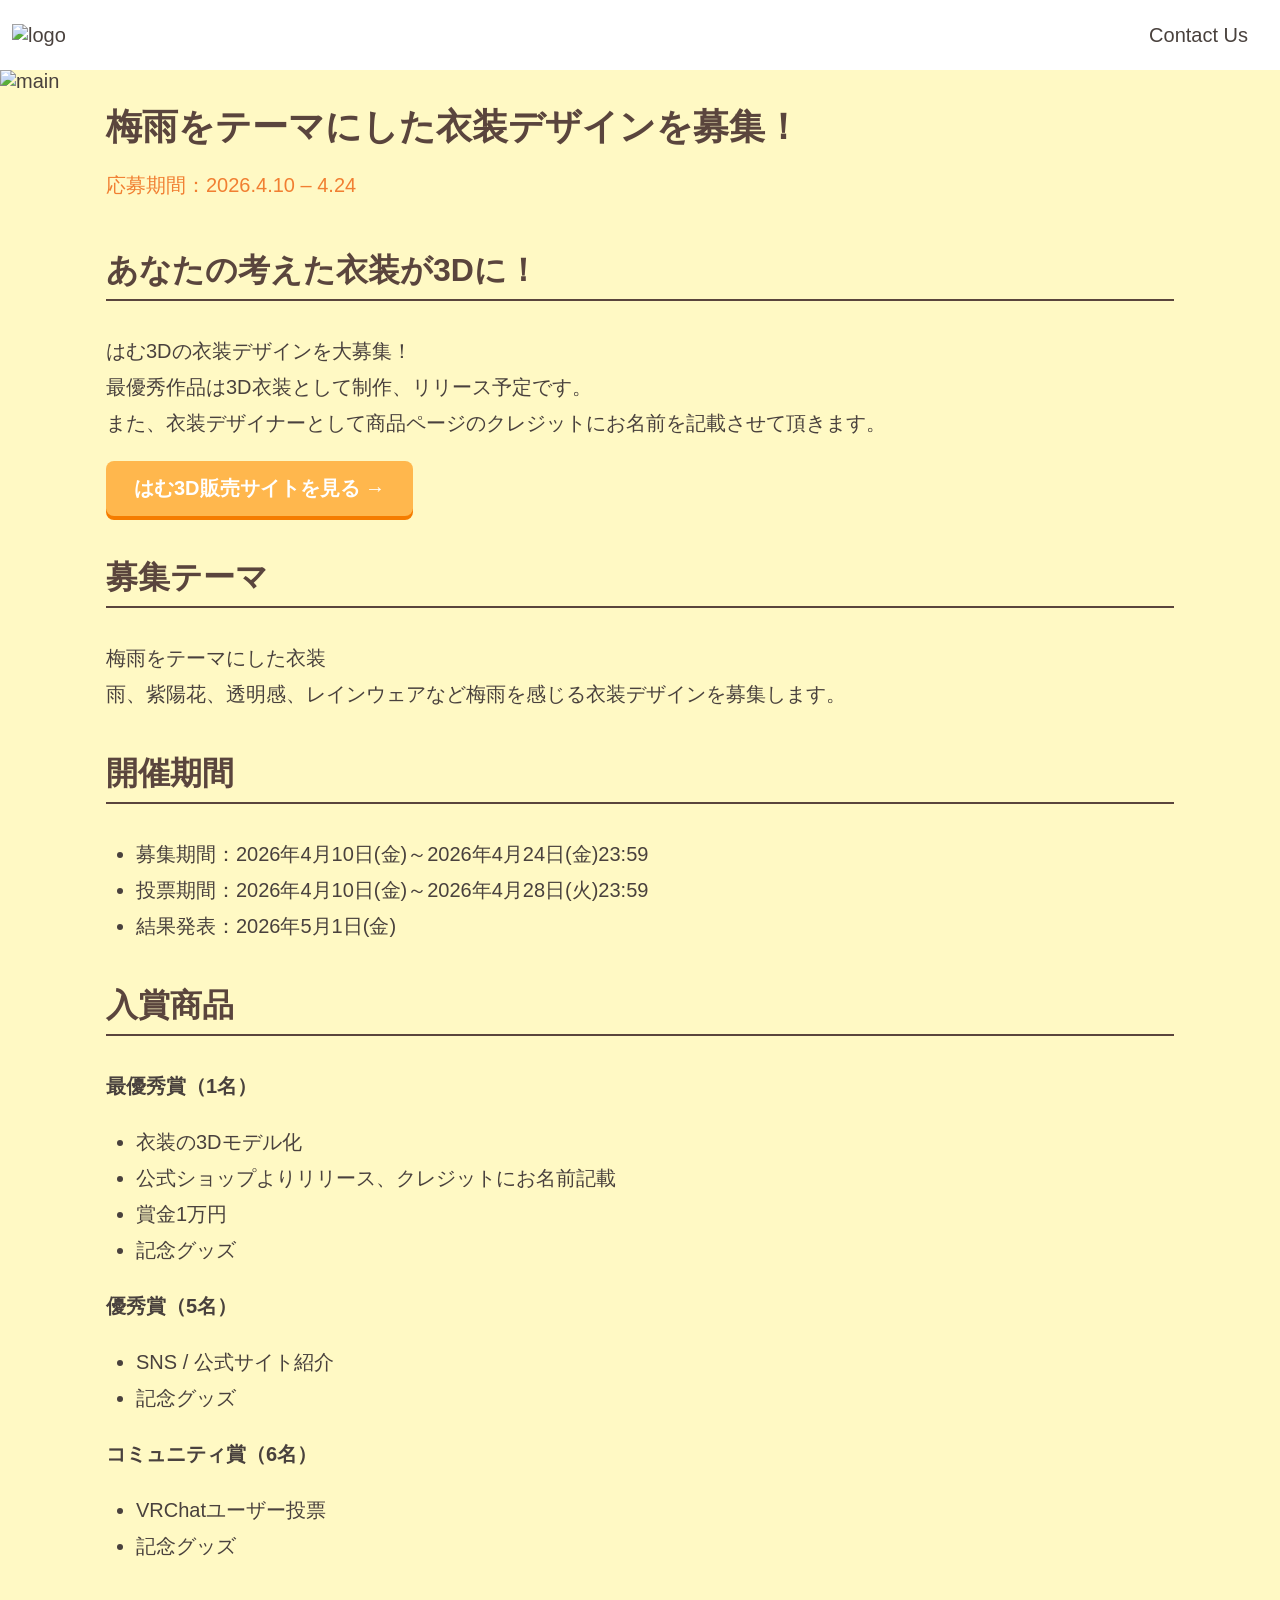
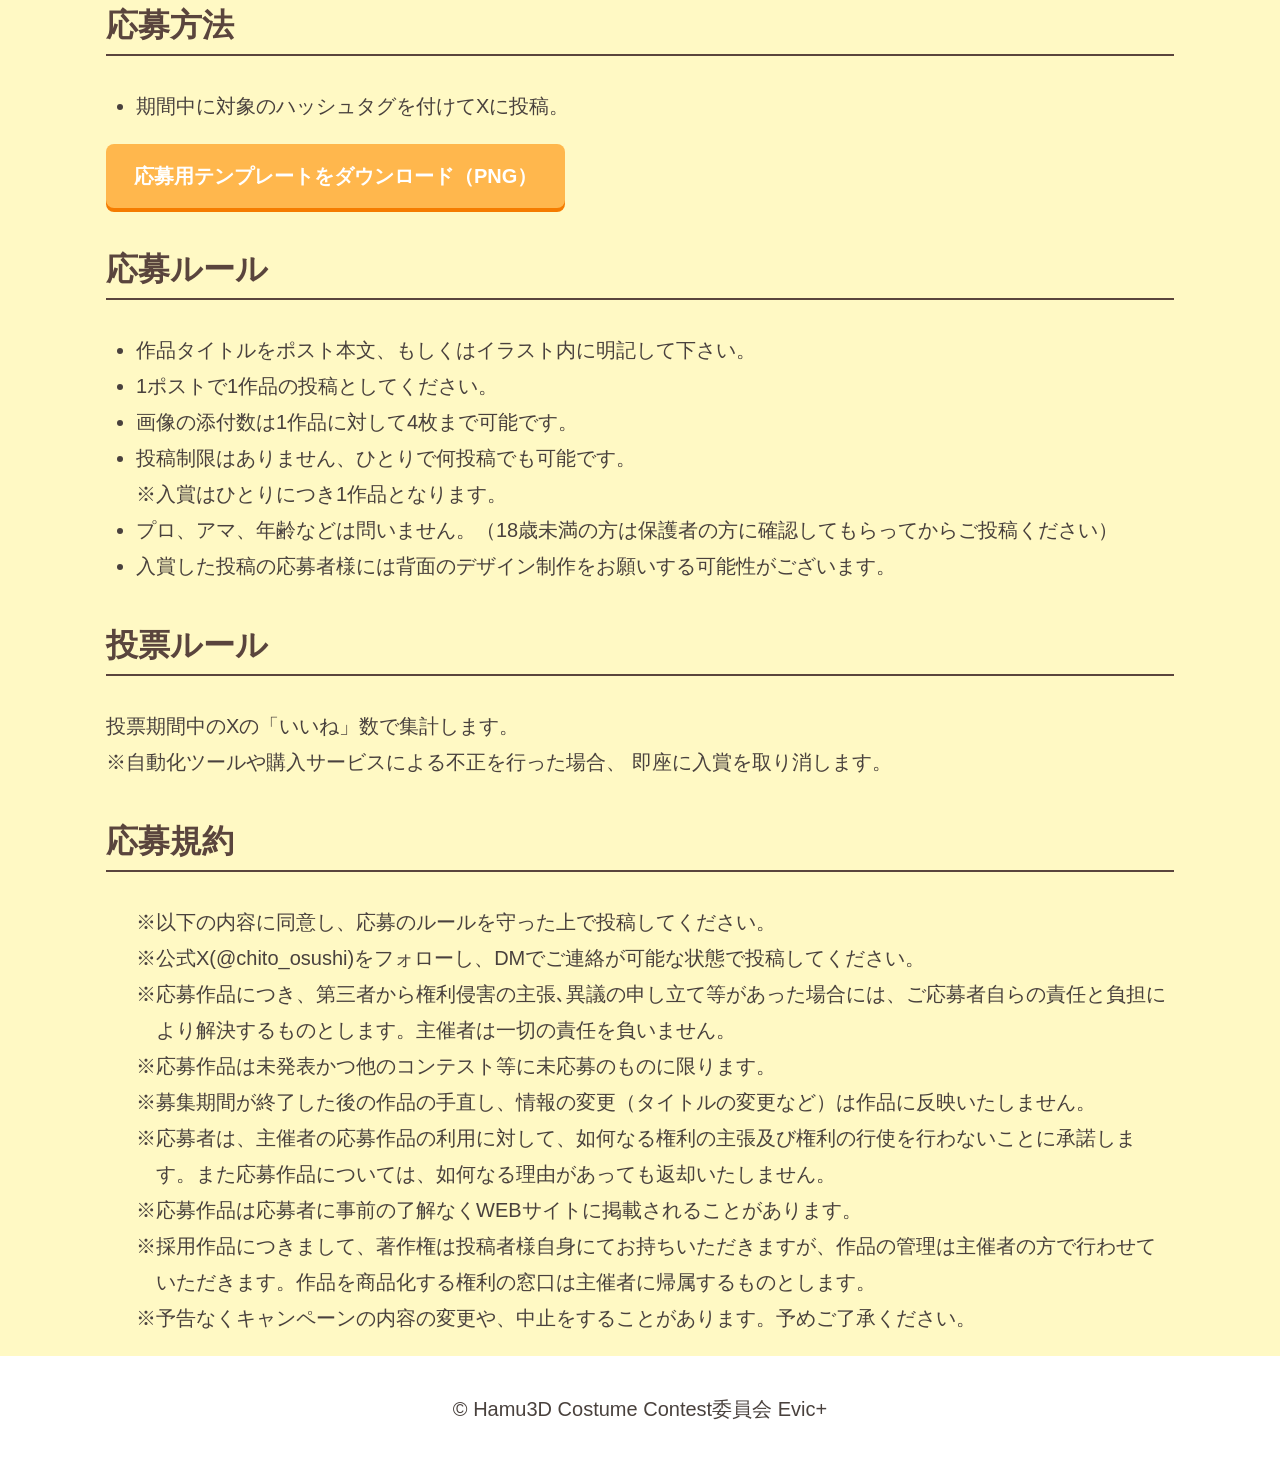
==== index.html @ 8bbb2ee9 "Merge pull request #2 from KyosukeItano/main 表示文章の余白などの整理、レスポンシブ対応" ====
<!DOCTYPE html>
<html lang="ja">

<head>
    <meta charset="UTF-8">
    <meta name="viewport" content="width=device-width, initial-scale=1.0">
    <title>はむ3D衣装デザインコンテスト</title>
    <link rel="stylesheet" href="style.css">
</head>

<body>

    <header>
        <div class="header-inner">
            <img src="images/logo.png" alt="logo">
            <nav>
                <a href="https://x.com/chito_osushi" target="_blank" rel="noopener noreferrer">Contact Us</a>
            </nav>
        </div>
    </header>


    <section class="hero">
        <img class="main-img" src="images/main.png" alt="main">

        <div class="container hero-inner">

            <div class="hero-text">

                <p class="subtitle">
                    梅雨をテーマにした衣装デザインを募集！
                </p>

                <p class="period">
                    応募期間：2026.4.10 – 4.24
                </p>

            </div>
    </section>


    <section class="section">
        <div class="container">

            <h3>あなたの考えた衣装が3Dに！</h3>

            <p>
                はむ3Dの衣装デザインを大募集！<br>
                最優秀作品は3D衣装として制作、リリース予定です。<br>
                また、衣装デザイナーとして商品ページのクレジットにお名前を記載させて頂きます。<br>
            </p>

            <a href="https://chito08oniku.booth.pm/items/7520015" class="cta-btn" target="_blank">
                はむ3D販売サイトを見る →
            </a>

        </div>
    </section>


    <section class="section">
        <div class="container">

            <h3>募集テーマ</h3>

            <p>梅雨をテーマにした衣装<br>
            雨、紫陽花、透明感、レインウェアなど梅雨を感じる衣装デザインを募集します。</>

        </div>
    </section>


    <section class="section">
        <div class="container">

            <h3>開催期間</h3>

            <ul class="timeline">
                <li>募集期間：2026年4月10日(金)～2026年4月24日(金)23:59</li>
                <li>投票期間：2026年4月10日(金)～2026年4月28日(火)23:59</li>
                <li>結果発表：2026年5月1日(金)</li>
            </ul>

        </div>
    </section>


    <section class="section">
        <div class="container">

            <h3>入賞商品</h3>

            <p><strong>最優秀賞（1名）</strong></p>
            <ul>
                <li>衣装の3Dモデル化</li>
                <li>公式ショップよりリリース、クレジットにお名前記載</li>
                <li>賞金1万円</li>
                <li>記念グッズ</li>
            </ul>

            <p><strong>優秀賞（5名）</strong></p>
            <ul>
                <li>SNS / 公式サイト紹介</li>
                <li>記念グッズ</li>
            </ul>

            <p><strong>コミュニティ賞（6名）</strong></p>
            <ul>
                <li>VRChatユーザー投票</li>
                <li>記念グッズ</li>
            </ul>

        </div>
    </section>

    <section class="section">
        <div class="container">

            <h3>応募方法</h3>

            <ul class="timeline">
                <li>期間中に対象のハッシュタグを付けてXに投稿。</li>
            </ul>

            <p>
                <a href="template.png" class="download-btn" download>
                    応募用テンプレートをダウンロード（PNG）
                </a>
            </p>


        </div>
    </section>

    <section class="section">
        <div class="container">

            <h3>応募ルール</h3>

            <ul>
                <li>作品タイトルをポスト本文、もしくはイラスト内に明記して下さい。</li>
                <li>1ポストで1作品の投稿としてください。</li>
                <li>画像の添付数は1作品に対して4枚まで可能です。</li>
                <li>投稿制限はありません、ひとりで何投稿でも可能です。</li>
                <li class="note">※入賞はひとりにつき1作品となります。</li>
                <li>プロ、アマ、年齢などは問いません。（18歳未満の方は保護者の方に確認してもらってからご投稿ください）</li>
                <li>入賞した投稿の応募者様には背面のデザイン制作をお願いする可能性がございます。</li>
            </ul>

        </div>
    </section>

    <section class="section">
        <div class="container">

            <h3>投票ルール</h3>

            <p>
                投票期間中のXの「いいね」数で集計します。<br>
                ※自動化ツールや購入サービスによる不正を行った場合、
                即座に入賞を取り消します。<br>
            </p>

        </div>
    </section>

    <section class="section">
        <div class="container">

            <h3>応募規約</h3>

            <ul>
                <li class="note">※以下の内容に同意し、応募のルールを守った上で投稿してください。</li>
                <li class="note">※公式X(@chito_osushi)をフォローし、DMでご連絡が可能な状態で投稿してください。</li>
                <li class="note">※応募作品につき、第三者から権利侵害の主張､異議の申し立て等があった場合には、ご応募者自らの責任と負担により解決するものとします。主催者は一切の責任を負いません。</li>
                <li class="note">※応募作品は未発表かつ他のコンテスト等に未応募のものに限ります。</li>
                <li class="note">※募集期間が終了した後の作品の手直し、情報の変更（タイトルの変更など）は作品に反映いたしません。</li>
                <li class="note">※応募者は、主催者の応募作品の利用に対して、如何なる権利の主張及び権利の行使を行わないことに承諾します。また応募作品については、如何なる理由があっても返却いたしません。</li>
                <li class="note">※応募作品は応募者に事前の了解なくWEBサイトに掲載されることがあります。</li>
                <li class="note">※採用作品につきまして、著作権は投稿者様自身にてお持ちいただきますが、作品の管理は主催者の方で行わせていただきます。作品を商品化する権利の窓口は主催者に帰属するものとします。</li>
                <li class="note">※予告なくキャンペーンの内容の変更や、中止をすることがあります。予めご了承ください。</li>
            </ul>

        </div>
    </section>

    <footer>
        <div class="container">

            <p>© Hamu3D Costume Contest委員会 Evic+</p>

        </div>
    </footer>


</body>

</html>
---- style.css ----
*,
*::before,
*::after{
box-sizing:border-box;
}

body{
font-family:sans-serif;
font-size: 20px;
color:#49413d;
margin:0;
background-color:#fff9c4;
}

.container{
max-width:1100px;
width:100%;
padding:0 16px;
margin:0 auto;
}

header{
background:white;
}

.header-inner{
display:flex;
justify-content:space-between;
align-items:center;
height:70px;
padding:2px 12px;
}

header nav{
margin-left:auto;
padding-right:8px;
}

header nav a{
display:inline-block;
padding:8px 12px;
text-decoration:none;
color:#49413d;
font-weight:500;
transition:color 0.2s ease;
}

header nav a:hover{
color:#f17f32;
}

.main-img{
    width: 100%;
    height:auto;
    display:block;
}

.hero{
padding:0 0 10px 0;
}

.hero-inner{
display:flex;
align-items:center;
gap:24px;
}

.hero-text{
flex:1;
}

.hero-image{
flex:1;
}

.hero-image img{
width:100%;
}

.subtitle{
font-size:36px;
font-weight: bold;
margin:10px 0;
color:#5a453d;
}

.period{
color:#f17f32;
}
.cta{
display:inline-block;
margin-top:20px;
padding:12px 28px;
background:#ffa757;
color:white;
text-decoration:none;
border-radius:6px;
}

.section{
padding:20px 0;
}

.section .container > *{
margin-bottom:1em;
}

.section .container > *:last-child{
margin-bottom:0;
}

.section .container p{
line-height:1.8;
margin-top:0;
}

h3{
font-size:32px;
color:#5a453d;
margin-top:0;
margin-bottom:1em;
border-bottom:2px solid #5a453d;
padding-bottom:6px;
}

.timeline{
line-height:1.8;
}

.steps{
line-height:1.8;
}

footer{
background:white;
padding:20px 0;
text-align:center;
}

/* --- Responsive --- */
@media (max-width: 1024px){
  body{
    font-size:18px;
  }

  /* PC以外はContact Usを非表示 */
  header nav{
    display:none;
  }

  /* ヘッダーロゴを少し縮小 */
  .header-inner img{
    max-height:48px;
    width:auto;
  }

  .section{
    padding:18px 0;
  }

  .subtitle{
    font-size:32px;
  }

  h3{
    font-size:28px;
  }

  .header-inner{
    height:auto;
    padding:10px 12px;
  }
}

@media (max-width: 600px){
  body{
    font-size:16px;
  }

  .section{
    padding:14px 0;
  }

  .header-inner img{
    max-height:40px;
  }

  .subtitle{
    font-size:24px;
  }

  h3{
    font-size:22px;
  }

  .header-inner{
    flex-direction:column;
    align-items:flex-start;
    gap:8px;
  }

  header nav{
    margin-left:0;
    padding-right:0;
  }

  header nav a{
    padding:10px 0;
  }

  .hero-inner{
    flex-direction:column;
    align-items:flex-start;
    gap:12px;
  }

  .download-btn,
  .cta-btn{
    width:100%;
    text-align:center;
  }

  .section ul{
    padding-left:1.2em;
  }
}

.download-btn{
display:inline-block;
background:#ffb74d;
color:#ffffff;
padding:14px 28px;
border-radius:8px;
text-decoration:none;
font-weight:bold;
box-shadow:0 4px 0 #f57c00;
transition:0.15s;
}

.download-btn:hover{
transform:translateY(2px);
box-shadow:0 2px 0 #f57c00;
}

.cta-btn{
display:inline-block;
background:#ffb74d;
color:#ffffff;
padding:14px 28px;
border-radius:8px;
text-decoration:none;
font-weight:bold;
box-shadow:0 4px 0 #f57c00;
transition:0.15s;
}

.cta-btn:hover{
transform:translateY(2px);
box-shadow:0 2px 0 #f57c00;
}

.section ul {
  line-height: 1.8;
  padding-left: 1.5em;
}

.section ul li.note {
  list-style: none;
  margin-left: -1em;
  padding-left: 2em;
  text-indent: -1em;
}
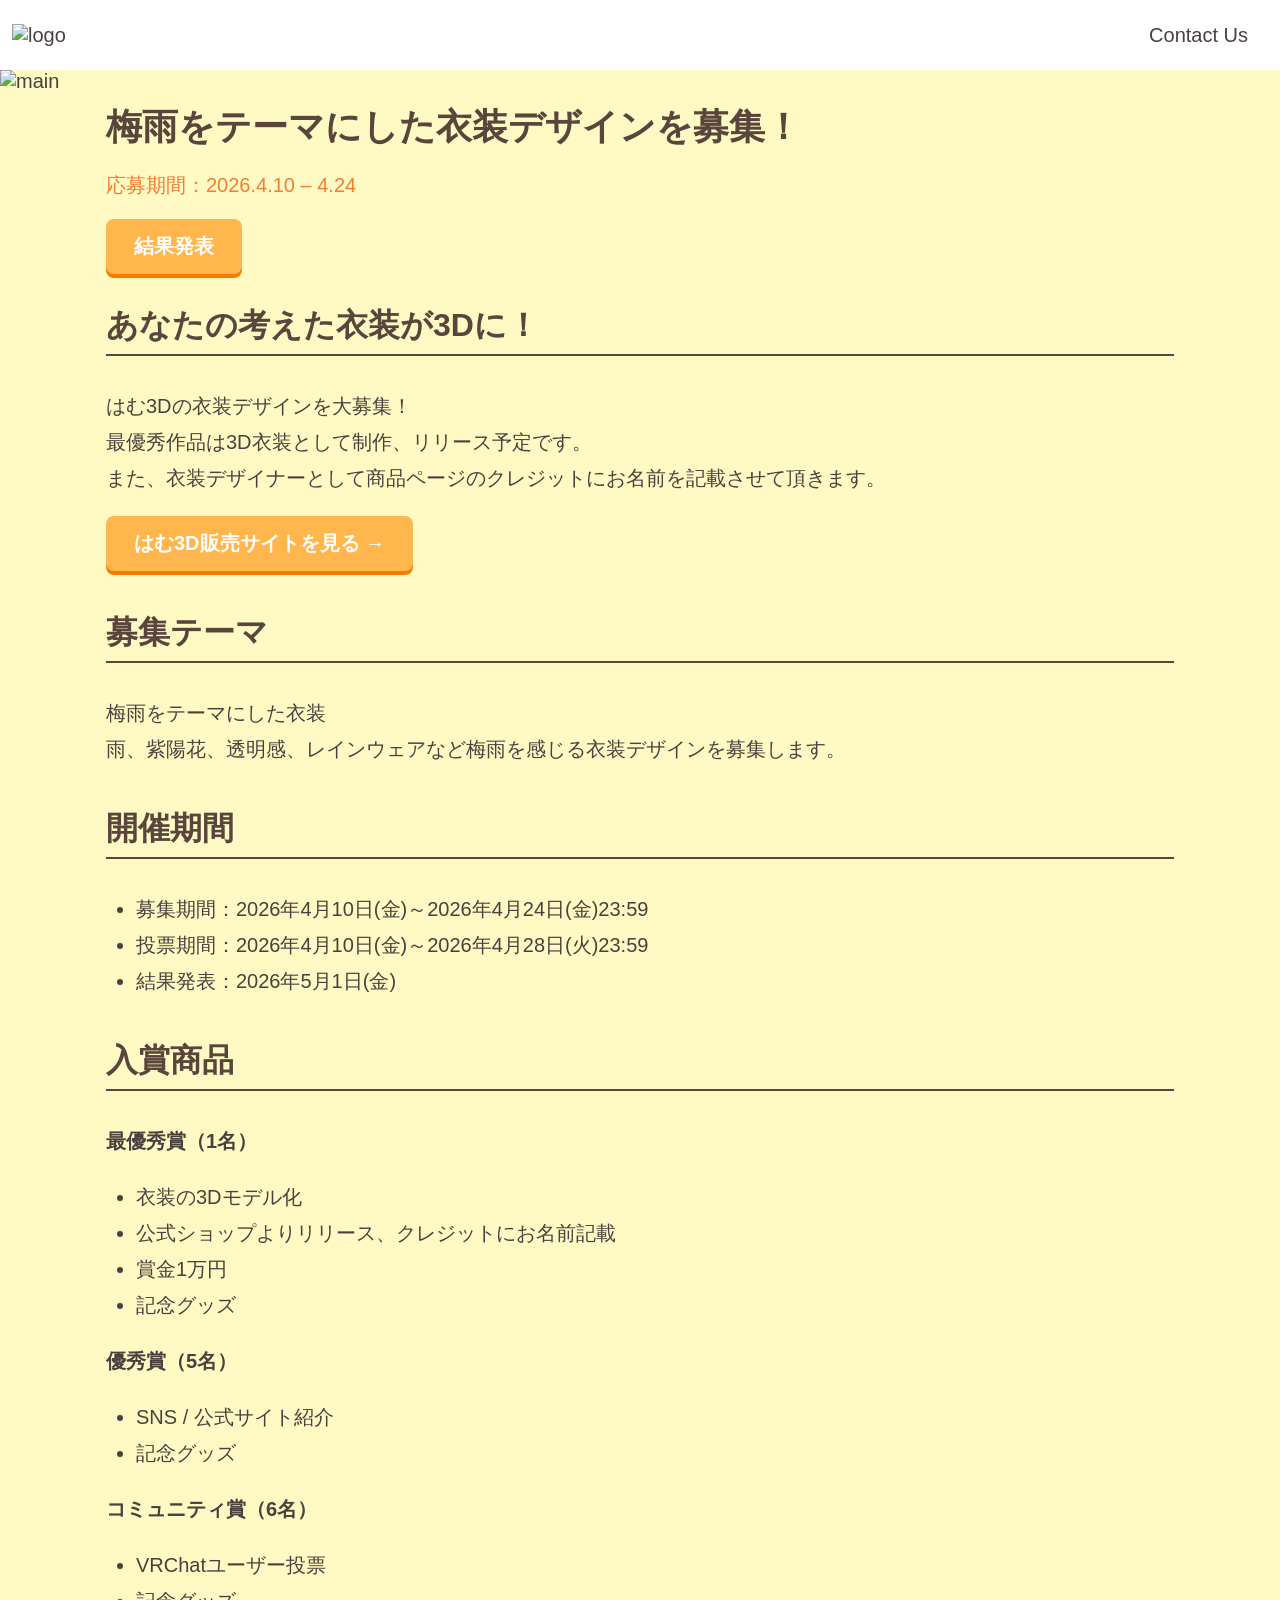
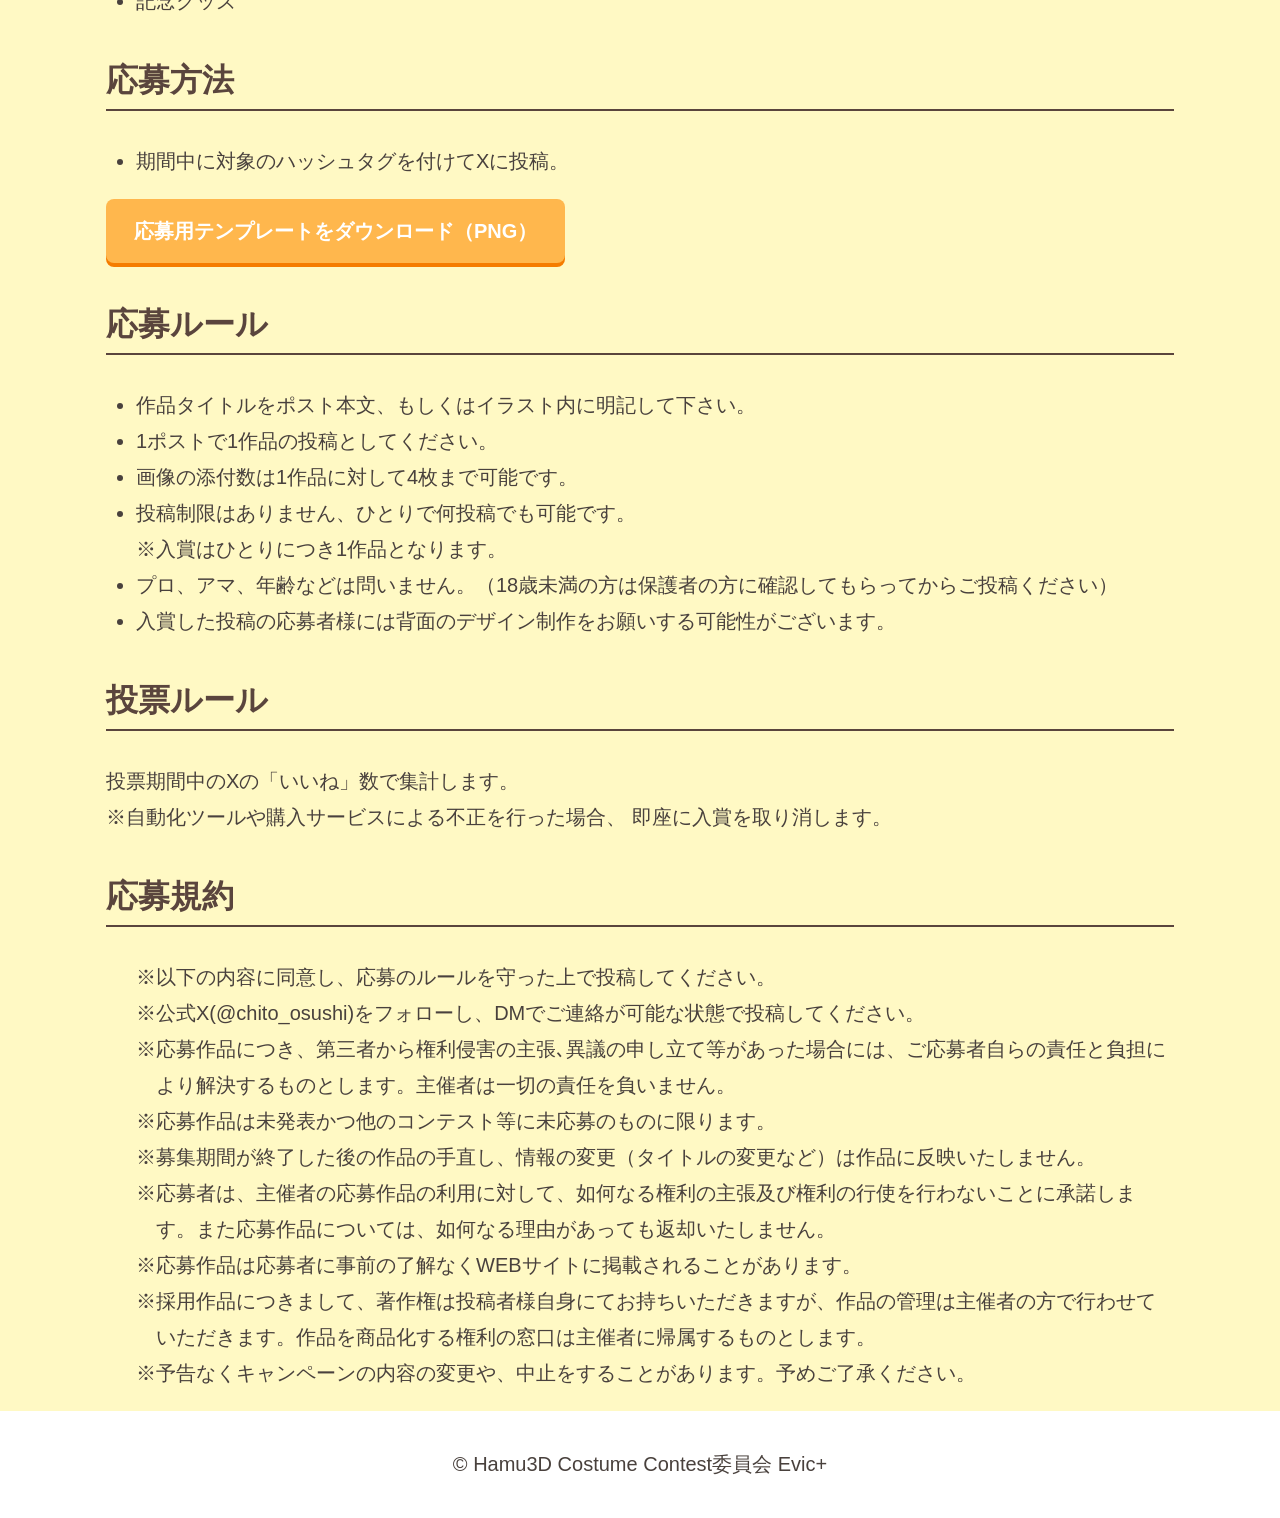
==== commit a12da82c: "add-ranking" ====
--- a/index.html
+++ b/index.html
@@ -35,6 +35,7 @@
                     応募期間：2026.4.10 – 4.24
                 </p>
 
+                <a href="./ranking.html" class="cta-btn" target="_blank">結果発表</a>
             </div>
     </section>
 
--- a/style.css
+++ b/style.css
@@ -1,262 +1,293 @@
 *,
 *::before,
-*::after{
-box-sizing:border-box;
-}
-
-body{
-font-family:sans-serif;
-font-size: 20px;
-color:#49413d;
-margin:0;
-background-color:#fff9c4;
-}
-
-.container{
-max-width:1100px;
+*::after {
+  box-sizing: border-box;
+}
+
+body {
+  font-family: sans-serif;
+  font-size: 20px;
+  color: #49413d;
+  margin: 0;
+  background-color: #fff9c4;
+}
+
+.container {
+  max-width: 1100px;
+  width: 100%;
+  padding: 0 16px;
+  margin: 0 auto;
+}
+
+.container-flex {
+  display: flex;
+  align-items: flex-start;
+  gap: 20px;
+}
+
+.container-wrap{
+display:flex;
+flex-wrap:wrap;
+gap:20px;
+}
+
+.container-wrap > div{
+width:48%;
+}
+
+header {
+  background: white;
+}
+
+.header-inner {
+  display: flex;
+  justify-content: space-between;
+  align-items: center;
+  height: 70px;
+  padding: 2px 12px;
+}
+
+header nav {
+  margin-left: auto;
+  padding-right: 8px;
+}
+
+header nav a {
+  display: inline-block;
+  padding: 8px 12px;
+  text-decoration: none;
+  color: #49413d;
+  font-weight: 500;
+  transition: color 0.2s ease;
+}
+
+header nav a:hover {
+  color: #f17f32;
+}
+
+.main-img {
+  width: 100%;
+  height: auto;
+  display: block;
+}
+
+.grandprix-img {
+  width: 50%;
+  height: auto;
+  display: block;
+  border-radius:12px;
+}
+
+.best-img{
 width:100%;
-padding:0 16px;
-margin:0 auto;
-}
-
-header{
-background:white;
-}
-
-.header-inner{
-display:flex;
-justify-content:space-between;
-align-items:center;
-height:70px;
-padding:2px 12px;
-}
-
-header nav{
-margin-left:auto;
-padding-right:8px;
-}
-
-header nav a{
-display:inline-block;
-padding:8px 12px;
-text-decoration:none;
-color:#49413d;
-font-weight:500;
-transition:color 0.2s ease;
-}
-
-header nav a:hover{
-color:#f17f32;
-}
-
-.main-img{
+height:auto;
+display:block;
+border-radius:12px;
+}
+
+.hero {
+  padding: 0 0 10px 0;
+}
+
+.hero-inner {
+  display: flex;
+  align-items: center;
+  gap: 24px;
+}
+
+.hero-text {
+  flex: 1;
+}
+
+.hero-image {
+  flex: 1;
+}
+
+.hero-image img {
+  width: 100%;
+}
+
+.subtitle {
+  font-size: 36px;
+  font-weight: bold;
+  margin: 10px 0;
+  color: #5a453d;
+}
+
+.period {
+  color: #f17f32;
+}
+
+.cta {
+  display: inline-block;
+  margin-top: 20px;
+  padding: 12px 28px;
+  background: #ffa757;
+  color: white;
+  text-decoration: none;
+  border-radius: 6px;
+}
+
+.section {
+  padding: 20px 0;
+}
+
+.section .container>* {
+  margin-bottom: 1em;
+}
+
+.section .container>*:last-child {
+  margin-bottom: 0;
+}
+
+.section .container p {
+  line-height: 1.8;
+  margin-top: 0;
+}
+
+h3 {
+  font-size: 32px;
+  color: #5a453d;
+  margin-top: 0;
+  margin-bottom: 1em;
+  border-bottom: 2px solid #5a453d;
+  padding-bottom: 6px;
+}
+
+.timeline {
+  line-height: 1.8;
+}
+
+.steps {
+  line-height: 1.8;
+}
+
+footer {
+  background: white;
+  padding: 20px 0;
+  text-align: center;
+}
+
+/* --- Responsive --- */
+@media (max-width: 1024px) {
+  body {
+    font-size: 18px;
+  }
+
+  /* PC以外はContact Usを非表示 */
+  header nav {
+    display: none;
+  }
+
+  /* ヘッダーロゴを少し縮小 */
+  .header-inner img {
+    max-height: 48px;
+    width: auto;
+  }
+
+  .section {
+    padding: 18px 0;
+  }
+
+  .subtitle {
+    font-size: 32px;
+  }
+
+  h3 {
+    font-size: 28px;
+  }
+
+  .header-inner {
+    height: auto;
+    padding: 10px 12px;
+  }
+}
+
+@media (max-width: 600px) {
+  body {
+    font-size: 16px;
+  }
+
+  .section {
+    padding: 14px 0;
+  }
+
+  .header-inner img {
+    max-height: 40px;
+  }
+
+  .subtitle {
+    font-size: 24px;
+  }
+
+  h3 {
+    font-size: 22px;
+  }
+
+  .header-inner {
+    flex-direction: column;
+    align-items: flex-start;
+    gap: 8px;
+  }
+
+  header nav {
+    margin-left: 0;
+    padding-right: 0;
+  }
+
+  header nav a {
+    padding: 10px 0;
+  }
+
+  .hero-inner {
+    flex-direction: column;
+    align-items: flex-start;
+    gap: 12px;
+  }
+
+  .download-btn,
+  .cta-btn {
     width: 100%;
-    height:auto;
-    display:block;
-}
-
-.hero{
-padding:0 0 10px 0;
-}
-
-.hero-inner{
-display:flex;
-align-items:center;
-gap:24px;
-}
-
-.hero-text{
-flex:1;
-}
-
-.hero-image{
-flex:1;
-}
-
-.hero-image img{
-width:100%;
-}
-
-.subtitle{
-font-size:36px;
-font-weight: bold;
-margin:10px 0;
-color:#5a453d;
-}
-
-.period{
-color:#f17f32;
-}
-.cta{
-display:inline-block;
-margin-top:20px;
-padding:12px 28px;
-background:#ffa757;
-color:white;
-text-decoration:none;
-border-radius:6px;
-}
-
-.section{
-padding:20px 0;
-}
-
-.section .container > *{
-margin-bottom:1em;
-}
-
-.section .container > *:last-child{
-margin-bottom:0;
-}
-
-.section .container p{
-line-height:1.8;
-margin-top:0;
-}
-
-h3{
-font-size:32px;
-color:#5a453d;
-margin-top:0;
-margin-bottom:1em;
-border-bottom:2px solid #5a453d;
-padding-bottom:6px;
-}
-
-.timeline{
-line-height:1.8;
-}
-
-.steps{
-line-height:1.8;
-}
-
-footer{
-background:white;
-padding:20px 0;
-text-align:center;
-}
-
-/* --- Responsive --- */
-@media (max-width: 1024px){
-  body{
-    font-size:18px;
-  }
-
-  /* PC以外はContact Usを非表示 */
-  header nav{
-    display:none;
-  }
-
-  /* ヘッダーロゴを少し縮小 */
-  .header-inner img{
-    max-height:48px;
-    width:auto;
-  }
-
-  .section{
-    padding:18px 0;
-  }
-
-  .subtitle{
-    font-size:32px;
-  }
-
-  h3{
-    font-size:28px;
-  }
-
-  .header-inner{
-    height:auto;
-    padding:10px 12px;
-  }
-}
-
-@media (max-width: 600px){
-  body{
-    font-size:16px;
-  }
-
-  .section{
-    padding:14px 0;
-  }
-
-  .header-inner img{
-    max-height:40px;
-  }
-
-  .subtitle{
-    font-size:24px;
-  }
-
-  h3{
-    font-size:22px;
-  }
-
-  .header-inner{
-    flex-direction:column;
-    align-items:flex-start;
-    gap:8px;
-  }
-
-  header nav{
-    margin-left:0;
-    padding-right:0;
-  }
-
-  header nav a{
-    padding:10px 0;
-  }
-
-  .hero-inner{
-    flex-direction:column;
-    align-items:flex-start;
-    gap:12px;
-  }
-
-  .download-btn,
-  .cta-btn{
-    width:100%;
-    text-align:center;
-  }
-
-  .section ul{
-    padding-left:1.2em;
-  }
-}
-
-.download-btn{
-display:inline-block;
-background:#ffb74d;
-color:#ffffff;
-padding:14px 28px;
-border-radius:8px;
-text-decoration:none;
-font-weight:bold;
-box-shadow:0 4px 0 #f57c00;
-transition:0.15s;
-}
-
-.download-btn:hover{
-transform:translateY(2px);
-box-shadow:0 2px 0 #f57c00;
-}
-
-.cta-btn{
-display:inline-block;
-background:#ffb74d;
-color:#ffffff;
-padding:14px 28px;
-border-radius:8px;
-text-decoration:none;
-font-weight:bold;
-box-shadow:0 4px 0 #f57c00;
-transition:0.15s;
-}
-
-.cta-btn:hover{
-transform:translateY(2px);
-box-shadow:0 2px 0 #f57c00;
+    text-align: center;
+  }
+
+  .section ul {
+    padding-left: 1.2em;
+  }
+}
+
+.download-btn {
+  display: inline-block;
+  background: #ffb74d;
+  color: #ffffff;
+  padding: 14px 28px;
+  border-radius: 8px;
+  text-decoration: none;
+  font-weight: bold;
+  box-shadow: 0 4px 0 #f57c00;
+  transition: 0.15s;
+}
+
+.download-btn:hover {
+  transform: translateY(2px);
+  box-shadow: 0 2px 0 #f57c00;
+}
+
+.cta-btn {
+  display: inline-block;
+  background: #ffb74d;
+  color: #ffffff;
+  padding: 14px 28px;
+  border-radius: 8px;
+  text-decoration: none;
+  font-weight: bold;
+  box-shadow: 0 4px 0 #f57c00;
+  transition: 0.15s;
+}
+
+.cta-btn:hover {
+  transform: translateY(2px);
+  box-shadow: 0 2px 0 #f57c00;
 }
 
 .section ul {
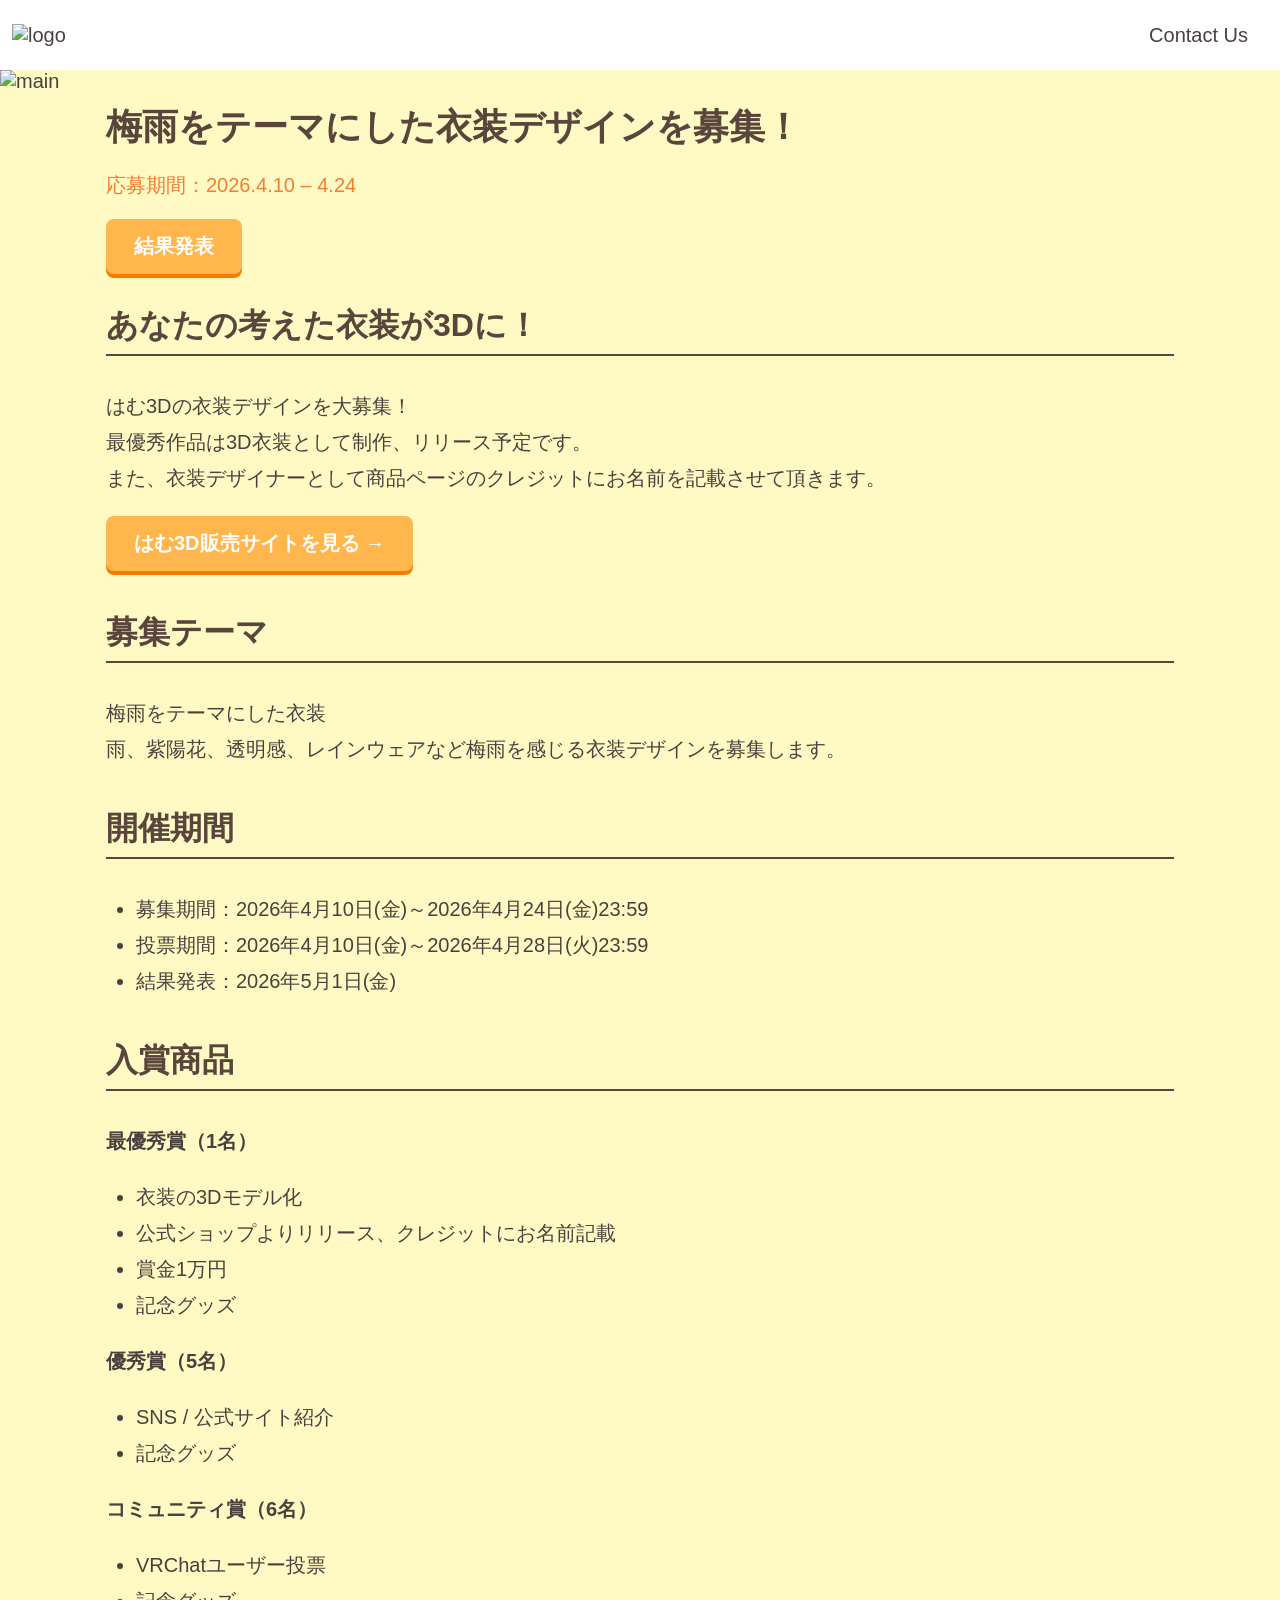
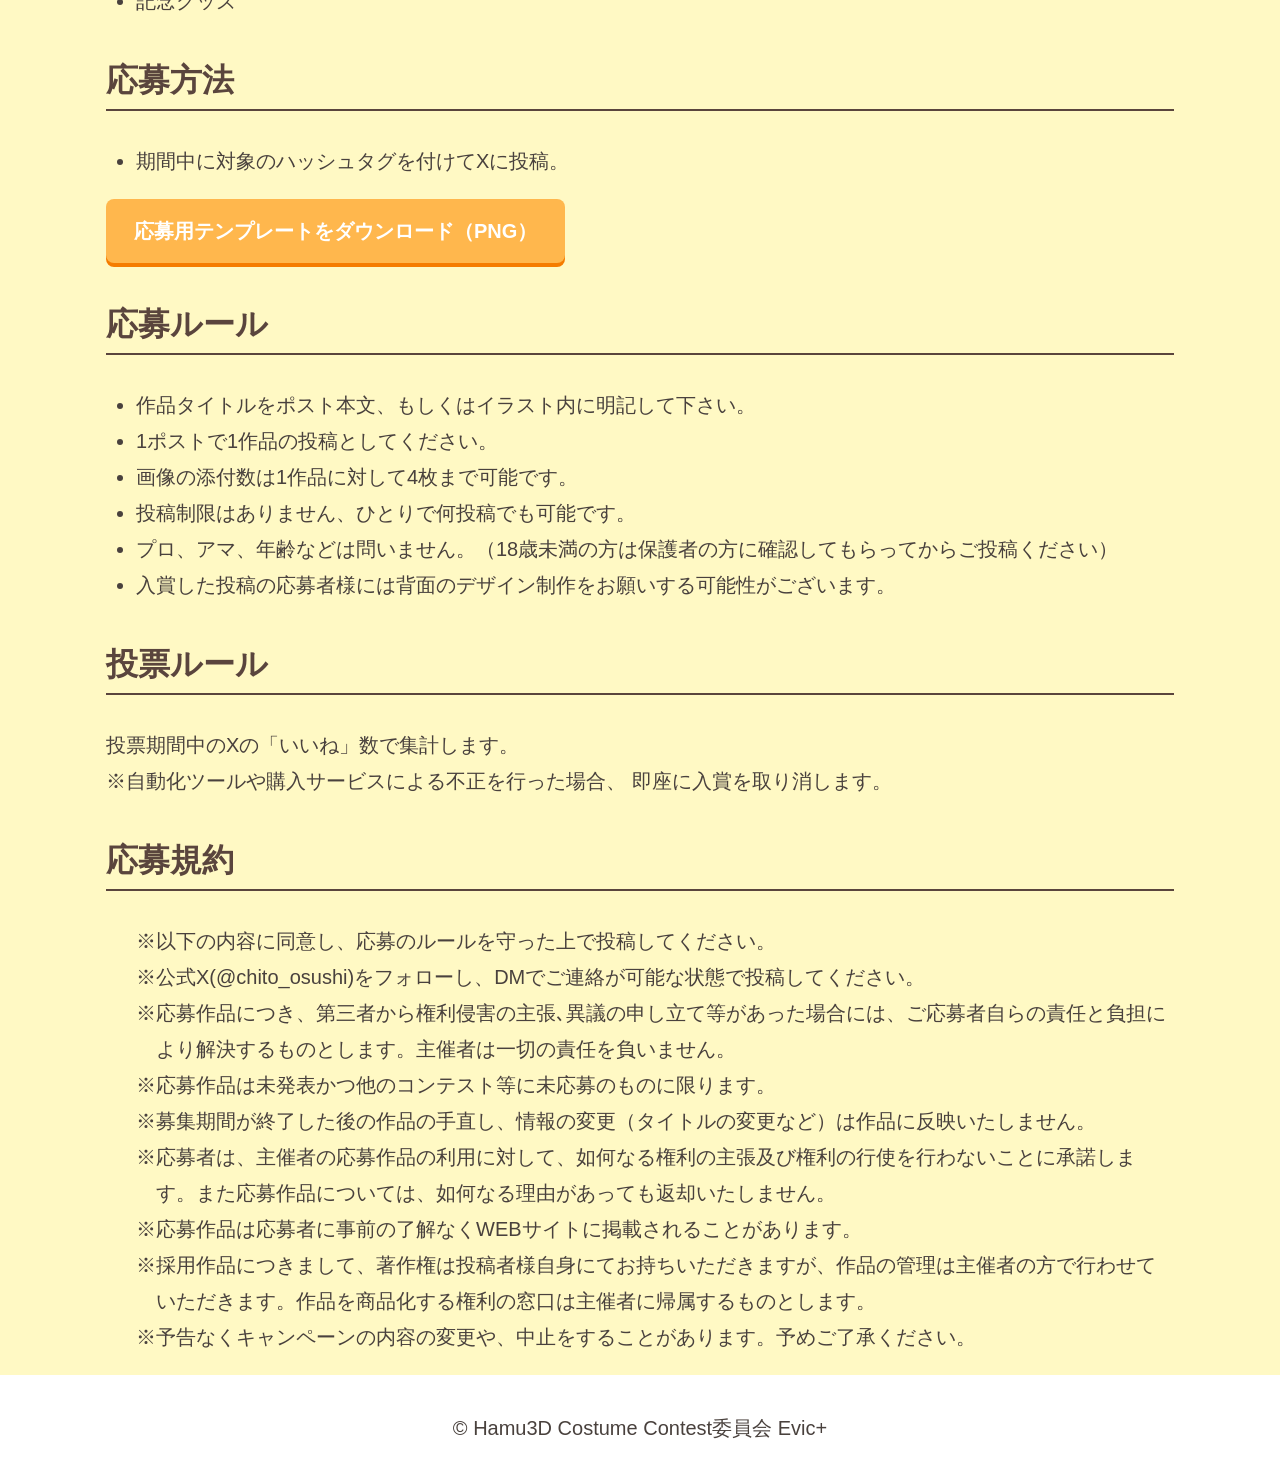
==== commit 0da63b63: "Add files via upload" ====
--- a/index.html
+++ b/index.html
@@ -143,7 +143,6 @@
                 <li>1ポストで1作品の投稿としてください。</li>
                 <li>画像の添付数は1作品に対して4枚まで可能です。</li>
                 <li>投稿制限はありません、ひとりで何投稿でも可能です。</li>
-                <li class="note">※入賞はひとりにつき1作品となります。</li>
                 <li>プロ、アマ、年齢などは問いません。（18歳未満の方は保護者の方に確認してもらってからご投稿ください）</li>
                 <li>入賞した投稿の応募者様には背面のデザイン制作をお願いする可能性がございます。</li>
             </ul>
